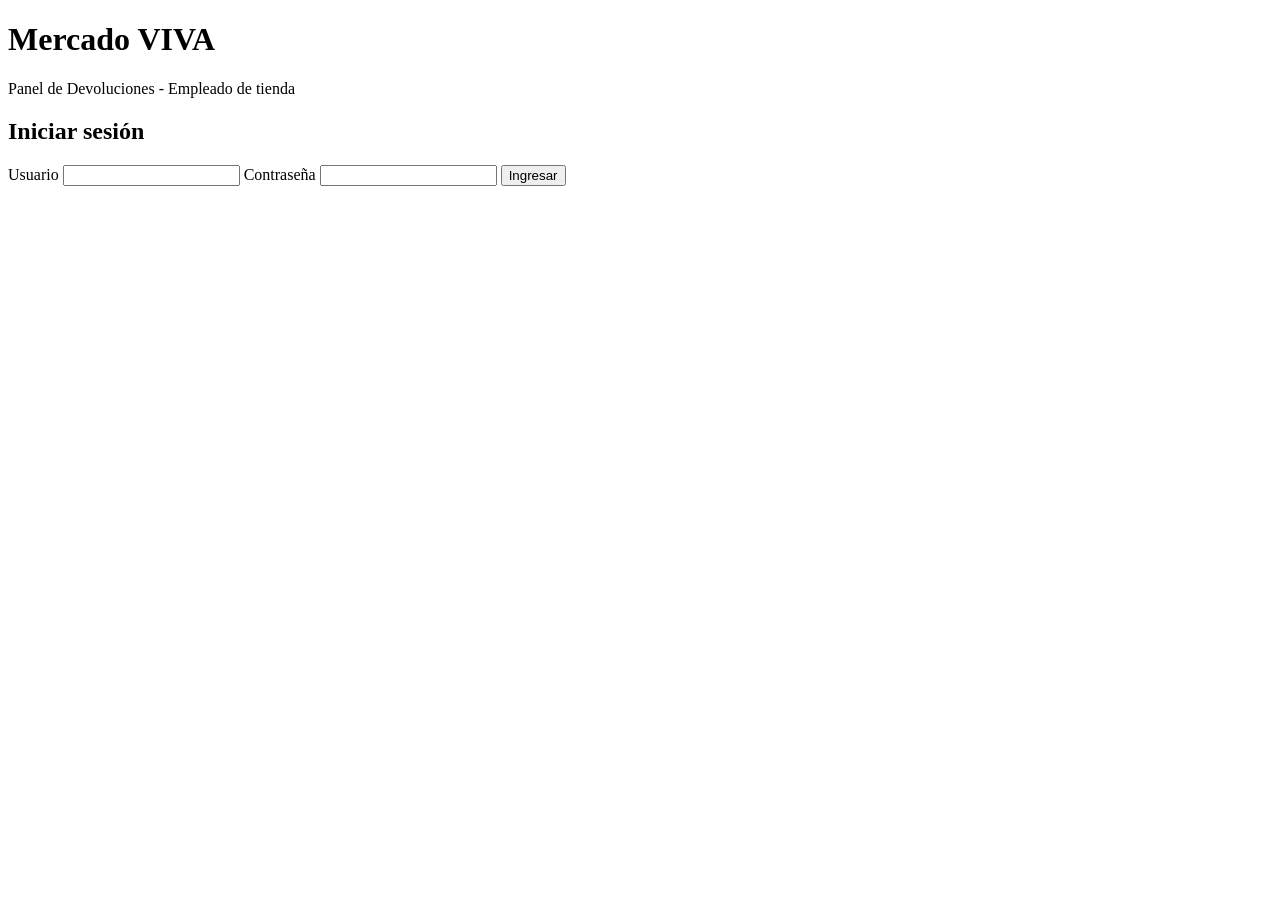
==== Frontend/index.html @ 959332fc "Estructura de pantallas del panel de devoluciones (HTML)" ====
<!DOCTYPE html>
<html lang="es">
<head>
  <meta charset="UTF-8">
  <meta name="viewport" content="width=device-width, initial-scale=1.0">
  <title>Mercado VIVA - Devoluciones</title>
  <link rel="stylesheet" href="css/styles.css">
</head>
<body>
  <header>
    <h1>Mercado VIVA</h1>
    <p>Panel de Devoluciones - Empleado de tienda</p>
  </header>

  <main>
    <section id="seccion-login" class="pantalla">
      <h2>Iniciar sesión</h2>
      <form id="form-login">
        <label for="login-username">Usuario</label>
        <input type="text" id="login-username" required>

        <label for="login-password">Contraseña</label>
        <input type="password" id="login-password" required>

        <button type="submit">Ingresar</button>
      </form>
      <p id="login-error" class="error" hidden></p>
    </section>

    <section id="seccion-buscar" class="pantalla" hidden>
      <div class="barra-superior">
        <span id="empleado-nombre"></span>
        <button id="btn-cerrar-sesion" type="button">Cerrar sesión</button>
      </div>
      <h2>Buscar orden</h2>
      <form id="form-buscar">
        <label for="buscar-numero-orden">Número de orden</label>
        <input type="text" id="buscar-numero-orden" placeholder="Ej: ORD-1001">

        <label for="buscar-documento">Documento del cliente</label>
        <input type="text" id="buscar-documento" placeholder="Ej: 123456789">

        <button type="submit">Buscar</button>
      </form>
      <p id="buscar-error" class="error" hidden></p>
    </section>

    <section id="seccion-registro" class="pantalla" hidden>
      <button id="btn-volver-buscar" type="button" class="link">&larr; Nueva búsqueda</button>
      <h2>Detalle de la orden</h2>
      <div id="detalle-orden"></div>

      <form id="form-devolucion" hidden>
        <h3>Registrar devolución</h3>
        <input type="hidden" id="devolucion-item-id">

        <label for="devolucion-motivo">Motivo</label>
        <textarea id="devolucion-motivo" required></textarea>

        <label for="devolucion-condicion">Condición del producto</label>
        <select id="devolucion-condicion" required>
          <option value="">Selecciona una opción</option>
          <option value="nuevo">Nuevo</option>
          <option value="abierto">Abierto</option>
          <option value="dañado">Dañado</option>
        </select>

        <div id="devolucion-mal-uso-wrapper" hidden>
          <label>
            <input type="checkbox" id="devolucion-mal-uso">
            El daño fue causado por mal uso del cliente
          </label>
        </div>

        <button type="submit">Confirmar devolución</button>
      </form>
      <p id="registro-error" class="error" hidden></p>
    </section>

    <section id="seccion-confirmacion" class="pantalla" hidden>
      <h2>Devolución registrada</h2>
      <div id="confirmacion-detalle" class="tarjeta"></div>
      <button id="btn-nueva-devolucion" type="button">Registrar otra devolución</button>
    </section>
  </main>

  <script src="js/config.js"></script>
  <script src="js/app.js"></script>
</body>
</html>
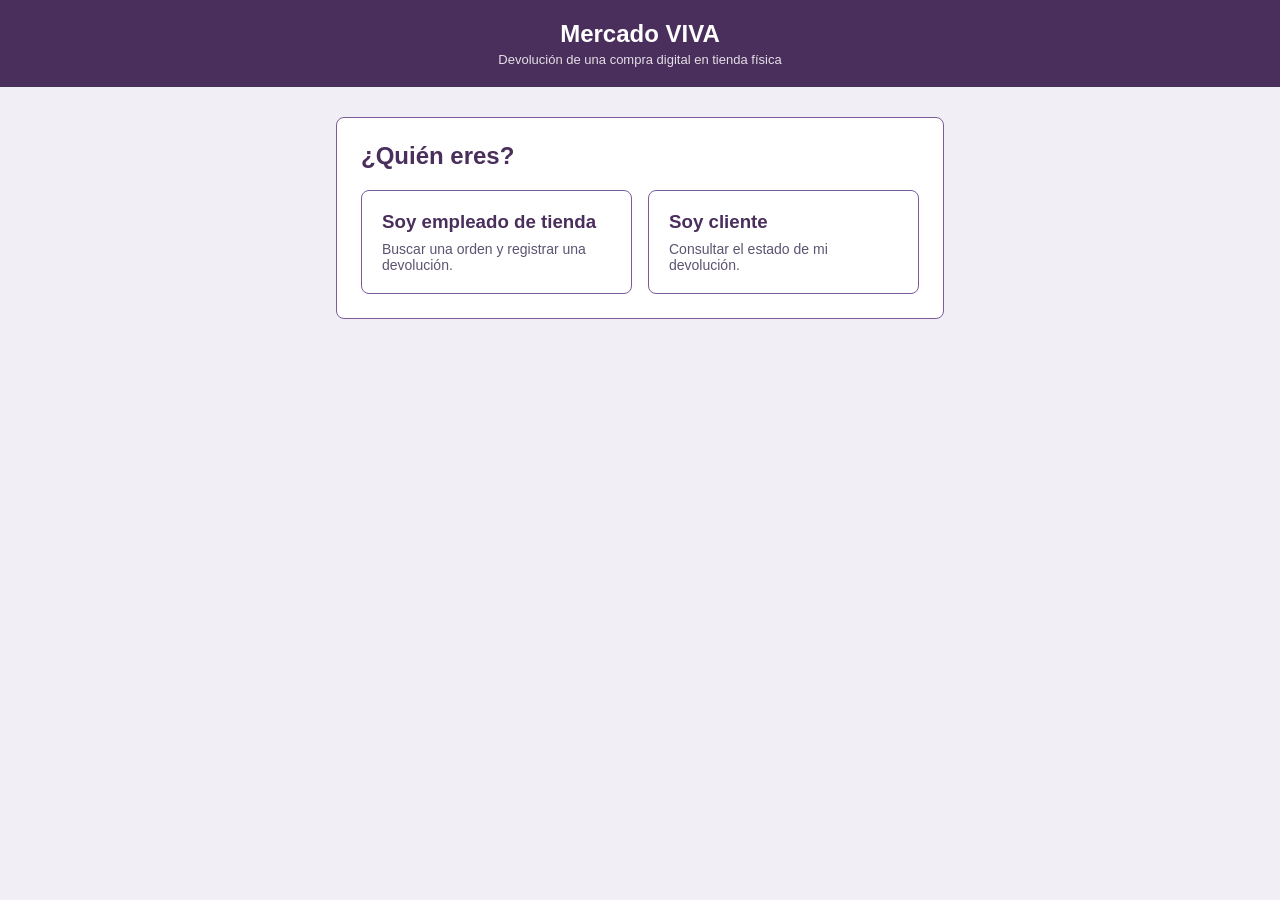
==== commit c82de0e6: "Pagina de entrada, portal del cliente y metodo de pago en el panel" ====
--- a/Frontend/index.html
+++ b/Frontend/index.html
@@ -9,82 +9,23 @@
 <body>
   <header>
     <h1>Mercado VIVA</h1>
-    <p>Panel de Devoluciones - Empleado de tienda</p>
+    <p>Devolución de una compra digital en tienda física</p>
   </header>
 
   <main>
-    <section id="seccion-login" class="pantalla">
-      <h2>Iniciar sesión</h2>
-      <form id="form-login">
-        <label for="login-username">Usuario</label>
-        <input type="text" id="login-username" required>
-
-        <label for="login-password">Contraseña</label>
-        <input type="password" id="login-password" required>
-
-        <button type="submit">Ingresar</button>
-      </form>
-      <p id="login-error" class="error" hidden></p>
-    </section>
-
-    <section id="seccion-buscar" class="pantalla" hidden>
-      <div class="barra-superior">
-        <span id="empleado-nombre"></span>
-        <button id="btn-cerrar-sesion" type="button">Cerrar sesión</button>
+    <section class="pantalla">
+      <h2>¿Quién eres?</h2>
+      <div class="selector-rol">
+        <a href="panel.html" class="tarjeta-rol">
+          <h3>Soy empleado de tienda</h3>
+          <p>Buscar una orden y registrar una devolución.</p>
+        </a>
+        <a href="portal.html" class="tarjeta-rol">
+          <h3>Soy cliente</h3>
+          <p>Consultar el estado de mi devolución.</p>
+        </a>
       </div>
-      <h2>Buscar orden</h2>
-      <form id="form-buscar">
-        <label for="buscar-numero-orden">Número de orden</label>
-        <input type="text" id="buscar-numero-orden" placeholder="Ej: ORD-1001">
-
-        <label for="buscar-documento">Documento del cliente</label>
-        <input type="text" id="buscar-documento" placeholder="Ej: 123456789">
-
-        <button type="submit">Buscar</button>
-      </form>
-      <p id="buscar-error" class="error" hidden></p>
-    </section>
-
-    <section id="seccion-registro" class="pantalla" hidden>
-      <button id="btn-volver-buscar" type="button" class="link">&larr; Nueva búsqueda</button>
-      <h2>Detalle de la orden</h2>
-      <div id="detalle-orden"></div>
-
-      <form id="form-devolucion" hidden>
-        <h3>Registrar devolución</h3>
-        <input type="hidden" id="devolucion-item-id">
-
-        <label for="devolucion-motivo">Motivo</label>
-        <textarea id="devolucion-motivo" required></textarea>
-
-        <label for="devolucion-condicion">Condición del producto</label>
-        <select id="devolucion-condicion" required>
-          <option value="">Selecciona una opción</option>
-          <option value="nuevo">Nuevo</option>
-          <option value="abierto">Abierto</option>
-          <option value="dañado">Dañado</option>
-        </select>
-
-        <div id="devolucion-mal-uso-wrapper" hidden>
-          <label>
-            <input type="checkbox" id="devolucion-mal-uso">
-            El daño fue causado por mal uso del cliente
-          </label>
-        </div>
-
-        <button type="submit">Confirmar devolución</button>
-      </form>
-      <p id="registro-error" class="error" hidden></p>
-    </section>
-
-    <section id="seccion-confirmacion" class="pantalla" hidden>
-      <h2>Devolución registrada</h2>
-      <div id="confirmacion-detalle" class="tarjeta"></div>
-      <button id="btn-nueva-devolucion" type="button">Registrar otra devolución</button>
     </section>
   </main>
-
-  <script src="js/config.js"></script>
-  <script src="js/app.js"></script>
 </body>
 </html>
--- a/Frontend/css/styles.css
+++ b/Frontend/css/styles.css
@@ -0,0 +1,177 @@
+:root {
+  --color-primario: #4A2E5C;
+  --color-secundario: #7A5C99;
+  --color-fondo: #F1EEF5;
+  --color-texto: #2B2630;
+  --color-error: #b3261e;
+}
+
+* {
+  box-sizing: border-box;
+}
+
+body {
+  margin: 0;
+  font-family: Calibri, Arial, sans-serif;
+  background: var(--color-fondo);
+  color: var(--color-texto);
+}
+
+header {
+  background: var(--color-primario);
+  color: white;
+  padding: 20px;
+  text-align: center;
+}
+
+header h1 {
+  margin: 0;
+  font-size: 24px;
+}
+
+header p {
+  margin: 4px 0 0;
+  font-size: 13px;
+  opacity: 0.85;
+}
+
+main {
+  max-width: 640px;
+  margin: 30px auto;
+  padding: 0 16px;
+}
+
+.pantalla {
+  background: white;
+  border: 1px solid var(--color-secundario);
+  border-radius: 8px;
+  padding: 24px;
+}
+
+h2 {
+  color: var(--color-primario);
+  margin-top: 0;
+}
+
+form {
+  display: flex;
+  flex-direction: column;
+  gap: 6px;
+}
+
+label {
+  font-weight: bold;
+  font-size: 14px;
+  margin-top: 8px;
+}
+
+input, select, textarea {
+  padding: 8px;
+  border: 1px solid #ccc;
+  border-radius: 4px;
+  font-size: 14px;
+  font-family: inherit;
+}
+
+button {
+  margin-top: 16px;
+  padding: 10px;
+  background: var(--color-primario);
+  color: white;
+  border: none;
+  border-radius: 4px;
+  font-size: 15px;
+  cursor: pointer;
+}
+
+button:hover {
+  background: var(--color-secundario);
+}
+
+button.link {
+  background: none;
+  color: var(--color-secundario);
+  padding: 0;
+  margin-bottom: 12px;
+  text-align: left;
+  text-decoration: underline;
+}
+
+.error {
+  color: var(--color-error);
+  font-weight: bold;
+  margin-top: 12px;
+}
+
+.aviso {
+  color: var(--color-error);
+  font-size: 13px;
+}
+
+.barra-superior {
+  display: flex;
+  justify-content: space-between;
+  align-items: center;
+  margin-bottom: 16px;
+  font-size: 14px;
+}
+
+.barra-superior button {
+  margin: 0;
+  padding: 6px 12px;
+  font-size: 13px;
+}
+
+.item-orden {
+  border: 1px solid #ddd;
+  border-radius: 6px;
+  padding: 12px;
+  margin-bottom: 10px;
+}
+
+.item-orden button {
+  margin-top: 8px;
+}
+
+.tarjeta {
+  background: var(--color-fondo);
+  border-radius: 6px;
+  padding: 16px;
+}
+
+.selector-rol {
+  display: grid;
+  grid-template-columns: 1fr 1fr;
+  gap: 16px;
+}
+
+.tarjeta-rol {
+  display: block;
+  border: 1px solid var(--color-secundario);
+  border-radius: 8px;
+  padding: 20px;
+  text-decoration: none;
+  color: var(--color-texto);
+  transition: background 0.15s ease;
+}
+
+.tarjeta-rol:hover {
+  background: var(--color-fondo);
+}
+
+.tarjeta-rol h3 {
+  color: var(--color-primario);
+  margin: 0 0 8px;
+}
+
+.tarjeta-rol p {
+  margin: 0;
+  font-size: 14px;
+  color: #5C5470;
+}
+
+@media (max-width: 480px) {
+  .selector-rol {
+    grid-template-columns: 1fr;
+  }
+}
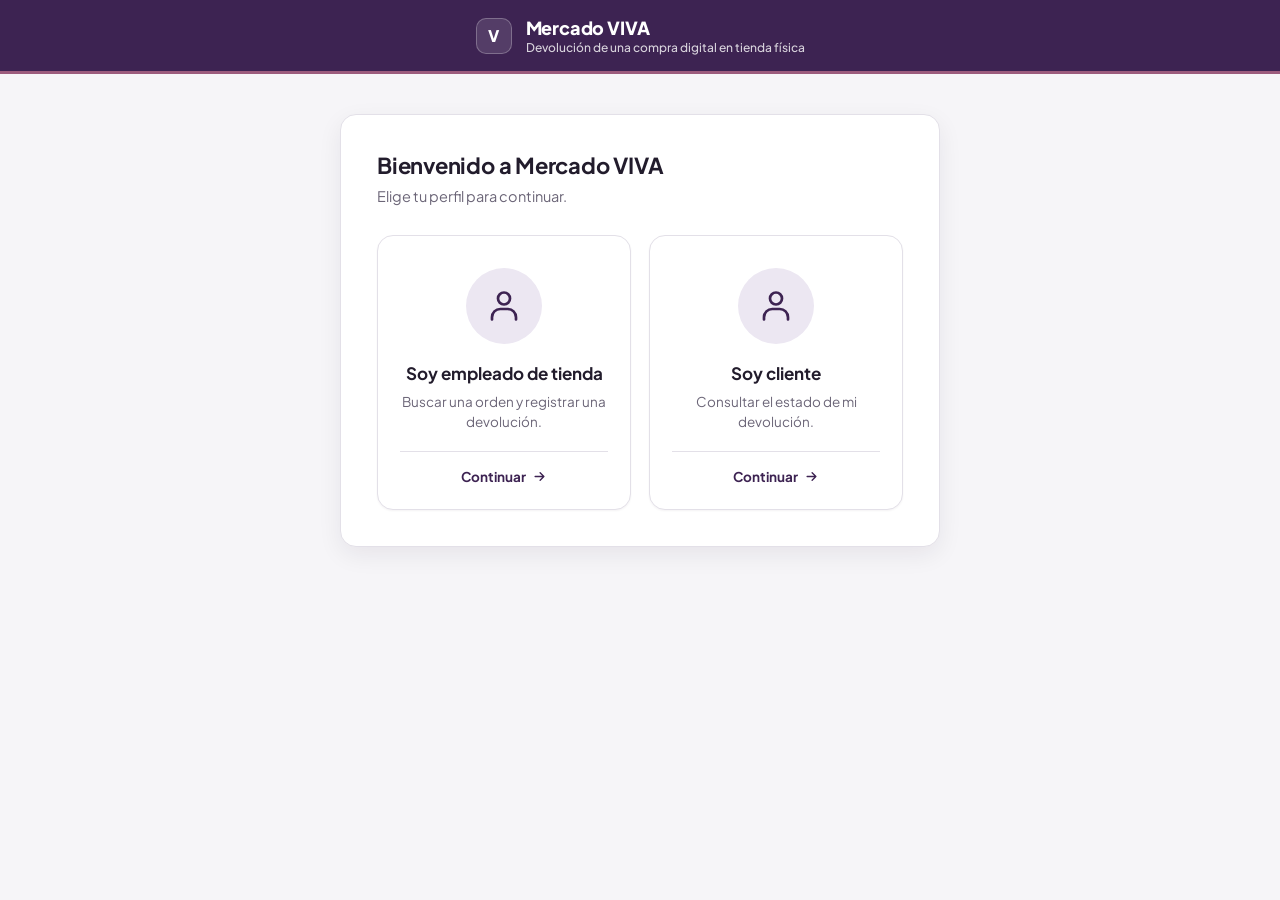
==== commit 964c542c: "Rediseño visual completo del frontend (paleta, tipografia, animaciones, menu de perfil, persistencia" ====
--- a/Frontend/index.html
+++ b/Frontend/index.html
@@ -4,25 +4,58 @@
   <meta charset="UTF-8">
   <meta name="viewport" content="width=device-width, initial-scale=1.0">
   <title>Mercado VIVA - Devoluciones</title>
+  <link rel="preconnect" href="https://fonts.googleapis.com">
+  <link rel="preconnect" href="https://fonts.gstatic.com" crossorigin>
+  <link href="https://fonts.googleapis.com/css2?family=Plus+Jakarta+Sans:wght@400;500;600;700;800&display=swap" rel="stylesheet">
   <link rel="stylesheet" href="css/styles.css">
 </head>
 <body>
   <header>
-    <h1>Mercado VIVA</h1>
-    <p>Devolución de una compra digital en tienda física</p>
+    <div class="marca">
+      <span class="logo-mark">V</span>
+      <div>
+        <h1>Mercado VIVA</h1>
+        <p>Devolución de una compra digital en tienda física</p>
+      </div>
+    </div>
   </header>
 
   <main>
     <section class="pantalla">
-      <h2>¿Quién eres?</h2>
+      <h2>Bienvenido a Mercado VIVA</h2>
+      <p class="subtitulo">Elige tu perfil para continuar.</p>
       <div class="selector-rol">
         <a href="panel.html" class="tarjeta-rol">
+          <span class="avatar-rol">
+            <svg viewBox="0 0 24 24" fill="none" stroke="currentColor" stroke-width="1.8" stroke-linecap="round" stroke-linejoin="round">
+              <path d="M20 21v-1.5A5.5 5.5 0 0 0 14.5 14h-5A5.5 5.5 0 0 0 4 19.5V21"/>
+              <circle cx="12" cy="7" r="4"/>
+            </svg>
+          </span>
           <h3>Soy empleado de tienda</h3>
           <p>Buscar una orden y registrar una devolución.</p>
+          <span class="continuar">
+            Continuar
+            <svg viewBox="0 0 24 24" fill="none" stroke="currentColor" stroke-width="2.2" stroke-linecap="round" stroke-linejoin="round">
+              <path d="M5 12h14M13 6l6 6-6 6"/>
+            </svg>
+          </span>
         </a>
         <a href="portal.html" class="tarjeta-rol">
+          <span class="avatar-rol">
+            <svg viewBox="0 0 24 24" fill="none" stroke="currentColor" stroke-width="1.8" stroke-linecap="round" stroke-linejoin="round">
+              <path d="M20 21v-1.5A5.5 5.5 0 0 0 14.5 14h-5A5.5 5.5 0 0 0 4 19.5V21"/>
+              <circle cx="12" cy="7" r="4"/>
+            </svg>
+          </span>
           <h3>Soy cliente</h3>
           <p>Consultar el estado de mi devolución.</p>
+          <span class="continuar">
+            Continuar
+            <svg viewBox="0 0 24 24" fill="none" stroke="currentColor" stroke-width="2.2" stroke-linecap="round" stroke-linejoin="round">
+              <path d="M5 12h14M13 6l6 6-6 6"/>
+            </svg>
+          </span>
         </a>
       </div>
     </section>
--- a/Frontend/css/styles.css
+++ b/Frontend/css/styles.css
@@ -1,9 +1,27 @@
 :root {
-  --color-primario: #4A2E5C;
-  --color-secundario: #7A5C99;
-  --color-fondo: #F1EEF5;
-  --color-texto: #2B2630;
-  --color-error: #b3261e;
+  --bg: #F6F5F8;
+  --surface: #FFFFFF;
+  --surface-alt: #F1EFF5;
+  --text: #221C2C;
+  --text-muted: #6B6577;
+  --primary: #3D2352;
+  --primary-dark: #2A1839;
+  --primary-light: #ECE7F2;
+  --accent: #9C5B7D;
+  --accent-light: #F5E9EF;
+  --success: #1E8E5A;
+  --success-light: #E3F5EC;
+  --pendiente: #B7791F;
+  --pendiente-light: #FBF0DE;
+  --danger: #C1332B;
+  --danger-light: #FBEAE8;
+  --border: #E3E0E8;
+  --shadow-sm: 0 1px 2px rgba(30, 20, 45, 0.05);
+  --shadow-md: 0 8px 24px rgba(30, 20, 45, 0.07);
+  --shadow-lg: 0 20px 40px rgba(30, 20, 45, 0.12);
+  --radius: 16px;
+  --radius-sm: 10px;
+  --font: 'Plus Jakarta Sans', -apple-system, BlinkMacSystemFont, 'Segoe UI', sans-serif;
 }
 
 * {
@@ -12,166 +30,588 @@
 
 body {
   margin: 0;
-  font-family: Calibri, Arial, sans-serif;
-  background: var(--color-fondo);
-  color: var(--color-texto);
+  font-family: var(--font);
+  background: var(--bg);
+  color: var(--text);
+  -webkit-font-smoothing: antialiased;
 }
 
 header {
-  background: var(--color-primario);
+  background: var(--primary);
   color: white;
-  padding: 20px;
+  padding: 16px 24px;
   text-align: center;
+  border-bottom: 3px solid var(--accent);
+}
+
+.marca {
+  display: inline-flex;
+  align-items: center;
+  gap: 14px;
+  text-align: left;
+}
+
+.logo-mark {
+  flex-shrink: 0;
+  width: 36px;
+  height: 36px;
+  border-radius: 10px;
+  background: rgba(255, 255, 255, 0.12);
+  display: flex;
+  align-items: center;
+  justify-content: center;
+  font-weight: 800;
+  font-size: 16px;
+  border: 1.5px solid rgba(255, 255, 255, 0.25);
 }
 
 header h1 {
   margin: 0;
-  font-size: 24px;
+  font-size: 18px;
+  font-weight: 800;
+  letter-spacing: -0.01em;
 }
 
 header p {
-  margin: 4px 0 0;
-  font-size: 13px;
-  opacity: 0.85;
+  margin: 1px 0 0;
+  font-size: 12px;
+  font-weight: 500;
+  opacity: 0.8;
+}
+
+.barra-empleado {
+  background: var(--surface);
+  border-bottom: 1px solid var(--border);
+  padding: 14px 24px;
+  align-items: center;
+  justify-content: center;
+}
+
+.barra-empleado:not([hidden]) {
+  display: flex;
+}
+
+.barra-empleado-contenido {
+  width: 100%;
+  max-width: 640px;
+  display: flex;
+  align-items: center;
+  justify-content: space-between;
+  gap: 12px;
+}
+
+.perfil-menu {
+  position: relative;
+}
+
+.perfil-trigger {
+  display: flex;
+  align-items: center;
+  gap: 10px;
+  background: none;
+  border: none;
+  padding: 6px 12px 6px 6px;
+  margin: 0;
+  border-radius: 999px;
+  cursor: pointer;
+  font-family: inherit;
+  font-size: 14px;
+  font-weight: 700;
+  color: var(--text);
+  box-shadow: none;
+  transition: background 0.15s ease;
+}
+
+.perfil-trigger:hover {
+  background: var(--surface-alt);
+  transform: none;
+  box-shadow: none;
+}
+
+.perfil-chevron {
+  width: 14px;
+  height: 14px;
+  color: var(--text-muted);
+  transition: transform 0.15s ease;
+}
+
+.perfil-menu.abierto .perfil-chevron {
+  transform: rotate(180deg);
+}
+
+.perfil-dropdown {
+  position: absolute;
+  top: calc(100% + 10px);
+  right: 0;
+  min-width: 190px;
+  background: var(--surface);
+  border: 1px solid var(--border);
+  border-radius: var(--radius-sm);
+  box-shadow: var(--shadow-lg);
+  padding: 6px;
+  z-index: 10;
+  animation: popIn 0.15s ease both;
+  transform-origin: top right;
+}
+
+.perfil-opcion {
+  display: flex;
+  align-items: center;
+  gap: 10px;
+  width: 100%;
+  background: none;
+  border: none;
+  margin: 0;
+  padding: 10px 12px;
+  border-radius: var(--radius-sm);
+  font-family: inherit;
+  font-size: 14px;
+  font-weight: 700;
+  color: var(--danger);
+  cursor: pointer;
+  text-align: left;
+  box-shadow: none;
+}
+
+.perfil-opcion:hover {
+  background: var(--danger-light);
+  transform: none;
+  box-shadow: none;
+}
+
+.perfil-opcion svg {
+  width: 16px;
+  height: 16px;
+  flex-shrink: 0;
+}
+
+.avatar-mini {
+  width: 32px;
+  height: 32px;
+  border-radius: 50%;
+  background: var(--primary-light);
+  color: var(--primary);
+  display: flex;
+  align-items: center;
+  justify-content: center;
+  flex-shrink: 0;
+}
+
+.avatar-mini svg {
+  width: 18px;
+  height: 18px;
 }
 
 main {
   max-width: 640px;
-  margin: 30px auto;
-  padding: 0 16px;
+  margin: 0 auto;
+  padding: 40px 20px 64px;
 }
 
 .pantalla {
-  background: white;
-  border: 1px solid var(--color-secundario);
-  border-radius: 8px;
-  padding: 24px;
+  background: var(--surface);
+  border: 1px solid var(--border);
+  border-radius: var(--radius);
+  padding: 36px;
+  box-shadow: var(--shadow-md);
+  animation: fadeInUp 0.45s ease both;
+}
+
+.pantalla-centrada {
+  text-align: center;
+}
+
+.pantalla-centrada .tarjeta {
+  text-align: left;
+}
+
+@keyframes fadeInUp {
+  from { opacity: 0; transform: translateY(16px); }
+  to { opacity: 1; transform: translateY(0); }
+}
+
+@keyframes fadeIn {
+  from { opacity: 0; }
+  to { opacity: 1; }
+}
+
+@keyframes popIn {
+  from { opacity: 0; transform: scale(0.5); }
+  to { opacity: 1; transform: scale(1); }
+}
+
+@keyframes girar {
+  to { transform: rotate(360deg); }
 }
 
 h2 {
-  color: var(--color-primario);
-  margin-top: 0;
+  color: var(--text);
+  font-size: 22px;
+  font-weight: 700;
+  letter-spacing: -0.01em;
+  margin: 0;
+}
+
+h3 {
+  font-size: 16px;
+  font-weight: 700;
+  margin: 26px 0 14px;
+  color: var(--text);
+}
+
+.subtitulo {
+  margin: 8px 0 0;
+  color: var(--text-muted);
+  font-size: 14.5px;
+}
+
+.encabezado-pantalla {
+  display: flex;
+  align-items: center;
+  gap: 12px;
+  margin-bottom: 4px;
+}
+
+.volver-boton {
+  display: inline-flex;
+  align-items: center;
+  gap: 6px;
+  background: var(--surface-alt);
+  color: var(--text);
+  border: 1px solid var(--border);
+  border-radius: 999px;
+  padding: 8px 14px 8px 10px;
+  font-size: 13px;
+  font-weight: 700;
+  font-family: inherit;
+  cursor: pointer;
+  margin: 0 0 20px;
+  transition: background 0.15s ease, border-color 0.15s ease;
+}
+
+.volver-boton:hover {
+  background: var(--primary-light);
+  border-color: var(--primary);
+  transform: none;
+  box-shadow: none;
+}
+
+.volver-boton svg {
+  width: 14px;
+  height: 14px;
 }
 
 form {
-  display: flex;
   flex-direction: column;
-  gap: 6px;
+  gap: 4px;
+  margin-top: 22px;
+}
+
+form:not([hidden]) {
+  display: flex;
 }
 
 label {
-  font-weight: bold;
-  font-size: 14px;
-  margin-top: 8px;
-}
-
-input, select, textarea {
-  padding: 8px;
-  border: 1px solid #ccc;
-  border-radius: 4px;
-  font-size: 14px;
+  font-weight: 700;
+  font-size: 12.5px;
+  margin-top: 14px;
+  color: var(--text-muted);
+  text-transform: uppercase;
+  letter-spacing: 0.05em;
+}
+
+input,
+select,
+textarea {
+  padding: 13px 14px;
+  border: 1.5px solid var(--border);
+  border-radius: var(--radius-sm);
+  font-size: 15px;
   font-family: inherit;
+  background: var(--surface);
+  color: var(--text);
+  transition: border-color 0.2s ease, box-shadow 0.2s ease;
+}
+
+input:focus,
+select:focus,
+textarea:focus {
+  outline: none;
+  border-color: var(--primary);
+  box-shadow: 0 0 0 4px var(--primary-light);
+}
+
+textarea {
+  min-height: 84px;
+  resize: vertical;
 }
 
 button {
-  margin-top: 16px;
-  padding: 10px;
-  background: var(--color-primario);
+  margin-top: 22px;
+  padding: 14px 20px;
+  background: var(--primary);
   color: white;
   border: none;
-  border-radius: 4px;
+  border-radius: var(--radius-sm);
   font-size: 15px;
+  font-weight: 700;
+  font-family: inherit;
   cursor: pointer;
+  transition: background 0.15s ease, box-shadow 0.15s ease, transform 0.1s ease;
+  box-shadow: var(--shadow-sm);
+  position: relative;
 }
 
 button:hover {
-  background: var(--color-secundario);
-}
-
-button.link {
-  background: none;
-  color: var(--color-secundario);
-  padding: 0;
+  background: var(--primary-dark);
+  box-shadow: var(--shadow-md);
+}
+
+button:active {
+  transform: scale(0.98);
+}
+
+button:disabled {
+  cursor: not-allowed;
+}
+
+button.cargando {
+  color: transparent;
+  pointer-events: none;
+}
+
+button.cargando::after {
+  content: "";
+  position: absolute;
+  top: 50%;
+  left: 50%;
+  width: 18px;
+  height: 18px;
+  margin: -9px 0 0 -9px;
+  border: 2.5px solid rgba(255, 255, 255, 0.4);
+  border-top-color: white;
+  border-radius: 50%;
+  animation: girar 0.6s linear infinite;
+}
+
+button.secundario {
+  background: var(--surface-alt);
+  color: var(--primary);
+  box-shadow: none;
+  border: 1.5px solid var(--border);
+}
+
+button.secundario:hover {
+  background: var(--primary-light);
+  box-shadow: none;
+}
+
+.error {
+  background: var(--danger-light);
+  color: var(--danger);
+  border: 1px solid rgba(193, 51, 43, 0.25);
+  padding: 13px 16px;
+  border-radius: var(--radius-sm);
+  font-weight: 600;
+  font-size: 14px;
+  margin-top: 18px;
+  animation: fadeIn 0.25s ease both;
+}
+
+.aviso {
+  color: var(--danger);
+  font-size: 13px;
+  font-weight: 700;
+  margin-top: 8px;
+}
+
+.item-orden {
+  border: 1.5px solid var(--border);
+  border-radius: var(--radius-sm);
+  padding: 16px;
   margin-bottom: 12px;
-  text-align: left;
-  text-decoration: underline;
-}
-
-.error {
-  color: var(--color-error);
-  font-weight: bold;
-  margin-top: 12px;
-}
-
-.aviso {
-  color: var(--color-error);
-  font-size: 13px;
-}
-
-.barra-superior {
-  display: flex;
-  justify-content: space-between;
-  align-items: center;
-  margin-bottom: 16px;
-  font-size: 14px;
-}
-
-.barra-superior button {
-  margin: 0;
-  padding: 6px 12px;
-  font-size: 13px;
-}
-
-.item-orden {
-  border: 1px solid #ddd;
-  border-radius: 6px;
-  padding: 12px;
-  margin-bottom: 10px;
+  transition: border-color 0.15s ease, background 0.15s ease, box-shadow 0.15s ease;
+}
+
+.item-orden:hover {
+  border-color: var(--accent);
+  box-shadow: var(--shadow-sm);
+}
+
+.item-orden.seleccionado {
+  border-color: var(--primary);
+  background: var(--primary-light);
+  box-shadow: var(--shadow-sm);
+}
+
+.item-orden p {
+  margin: 0 0 4px;
+  font-size: 15px;
 }
 
 .item-orden button {
-  margin-top: 8px;
+  margin-top: 10px;
+  padding: 10px 16px;
+  font-size: 13.5px;
 }
 
 .tarjeta {
-  background: var(--color-fondo);
-  border-radius: 6px;
-  padding: 16px;
+  background: var(--surface-alt);
+  border-radius: var(--radius-sm);
+  padding: 24px;
+  margin-top: 22px;
+  border: 1px solid var(--border);
+}
+
+.tarjeta p {
+  margin: 0 0 14px;
+  font-size: 15.5px;
+  line-height: 1.3;
+}
+
+.tarjeta p:last-child {
+  margin-bottom: 0;
+}
+
+.tarjeta strong {
+  display: block;
+  color: var(--text-muted);
+  font-weight: 700;
+  font-size: 12px;
+  text-transform: uppercase;
+  letter-spacing: 0.04em;
+  margin-bottom: 2px;
+}
+
+.check-exito {
+  width: 60px;
+  height: 60px;
+  margin: 0 auto 18px;
+  border-radius: 50%;
+  background: var(--success-light);
+  color: var(--success);
+  display: flex;
+  align-items: center;
+  justify-content: center;
+  font-size: 28px;
+  font-weight: 800;
+  animation: popIn 0.4s cubic-bezier(0.34, 1.56, 0.64, 1) both;
+}
+
+.check-exito.pendiente {
+  background: var(--pendiente-light);
+  color: var(--pendiente);
+}
+
+.check-exito.rechazado {
+  background: var(--danger-light);
+  color: var(--danger);
 }
 
 .selector-rol {
   display: grid;
   grid-template-columns: 1fr 1fr;
-  gap: 16px;
+  gap: 18px;
+  margin-top: 30px;
 }
 
 .tarjeta-rol {
-  display: block;
-  border: 1px solid var(--color-secundario);
-  border-radius: 8px;
-  padding: 20px;
+  display: flex;
+  flex-direction: column;
+  align-items: center;
+  text-align: center;
+  border: 1.5px solid var(--border);
+  border-radius: var(--radius);
+  padding: 32px 22px 24px;
   text-decoration: none;
-  color: var(--color-texto);
-  transition: background 0.15s ease;
+  color: var(--text);
+  background: var(--surface);
+  box-shadow: var(--shadow-sm);
+  transition: transform 0.2s ease, box-shadow 0.2s ease, border-color 0.2s ease;
 }
 
 .tarjeta-rol:hover {
-  background: var(--color-fondo);
+  transform: translateY(-5px);
+  box-shadow: var(--shadow-lg);
+  border-color: var(--primary);
+}
+
+.avatar-rol {
+  width: 76px;
+  height: 76px;
+  border-radius: 50%;
+  background: var(--primary-light);
+  color: var(--primary);
+  display: flex;
+  align-items: center;
+  justify-content: center;
+  margin-bottom: 18px;
+  transition: background 0.2s ease, color 0.2s ease, transform 0.2s ease;
+}
+
+.avatar-rol svg {
+  width: 36px;
+  height: 36px;
+}
+
+.tarjeta-rol:hover .avatar-rol {
+  background: var(--primary);
+  color: white;
+  transform: scale(1.06);
 }
 
 .tarjeta-rol h3 {
-  color: var(--color-primario);
+  color: var(--text);
   margin: 0 0 8px;
+  font-size: 17px;
+  font-weight: 700;
 }
 
 .tarjeta-rol p {
   margin: 0;
-  font-size: 14px;
-  color: #5C5470;
-}
-
-@media (max-width: 480px) {
+  font-size: 13.5px;
+  color: var(--text-muted);
+  line-height: 1.45;
+}
+
+.continuar {
+  display: inline-flex;
+  align-items: center;
+  gap: 6px;
+  margin-top: 20px;
+  padding-top: 16px;
+  width: 100%;
+  justify-content: center;
+  border-top: 1px solid var(--border);
+  color: var(--primary);
+  font-weight: 700;
+  font-size: 13.5px;
+}
+
+.continuar svg {
+  width: 15px;
+  height: 15px;
+  transition: transform 0.2s ease;
+}
+
+.tarjeta-rol:hover .continuar svg {
+  transform: translateX(4px);
+}
+
+@media (max-width: 560px) {
   .selector-rol {
     grid-template-columns: 1fr;
   }
-}
+
+  .pantalla {
+    padding: 26px 20px;
+  }
+
+  main {
+    padding: 24px 14px 48px;
+  }
+
+  .barra-empleado-contenido {
+    flex-wrap: wrap;
+  }
+}
